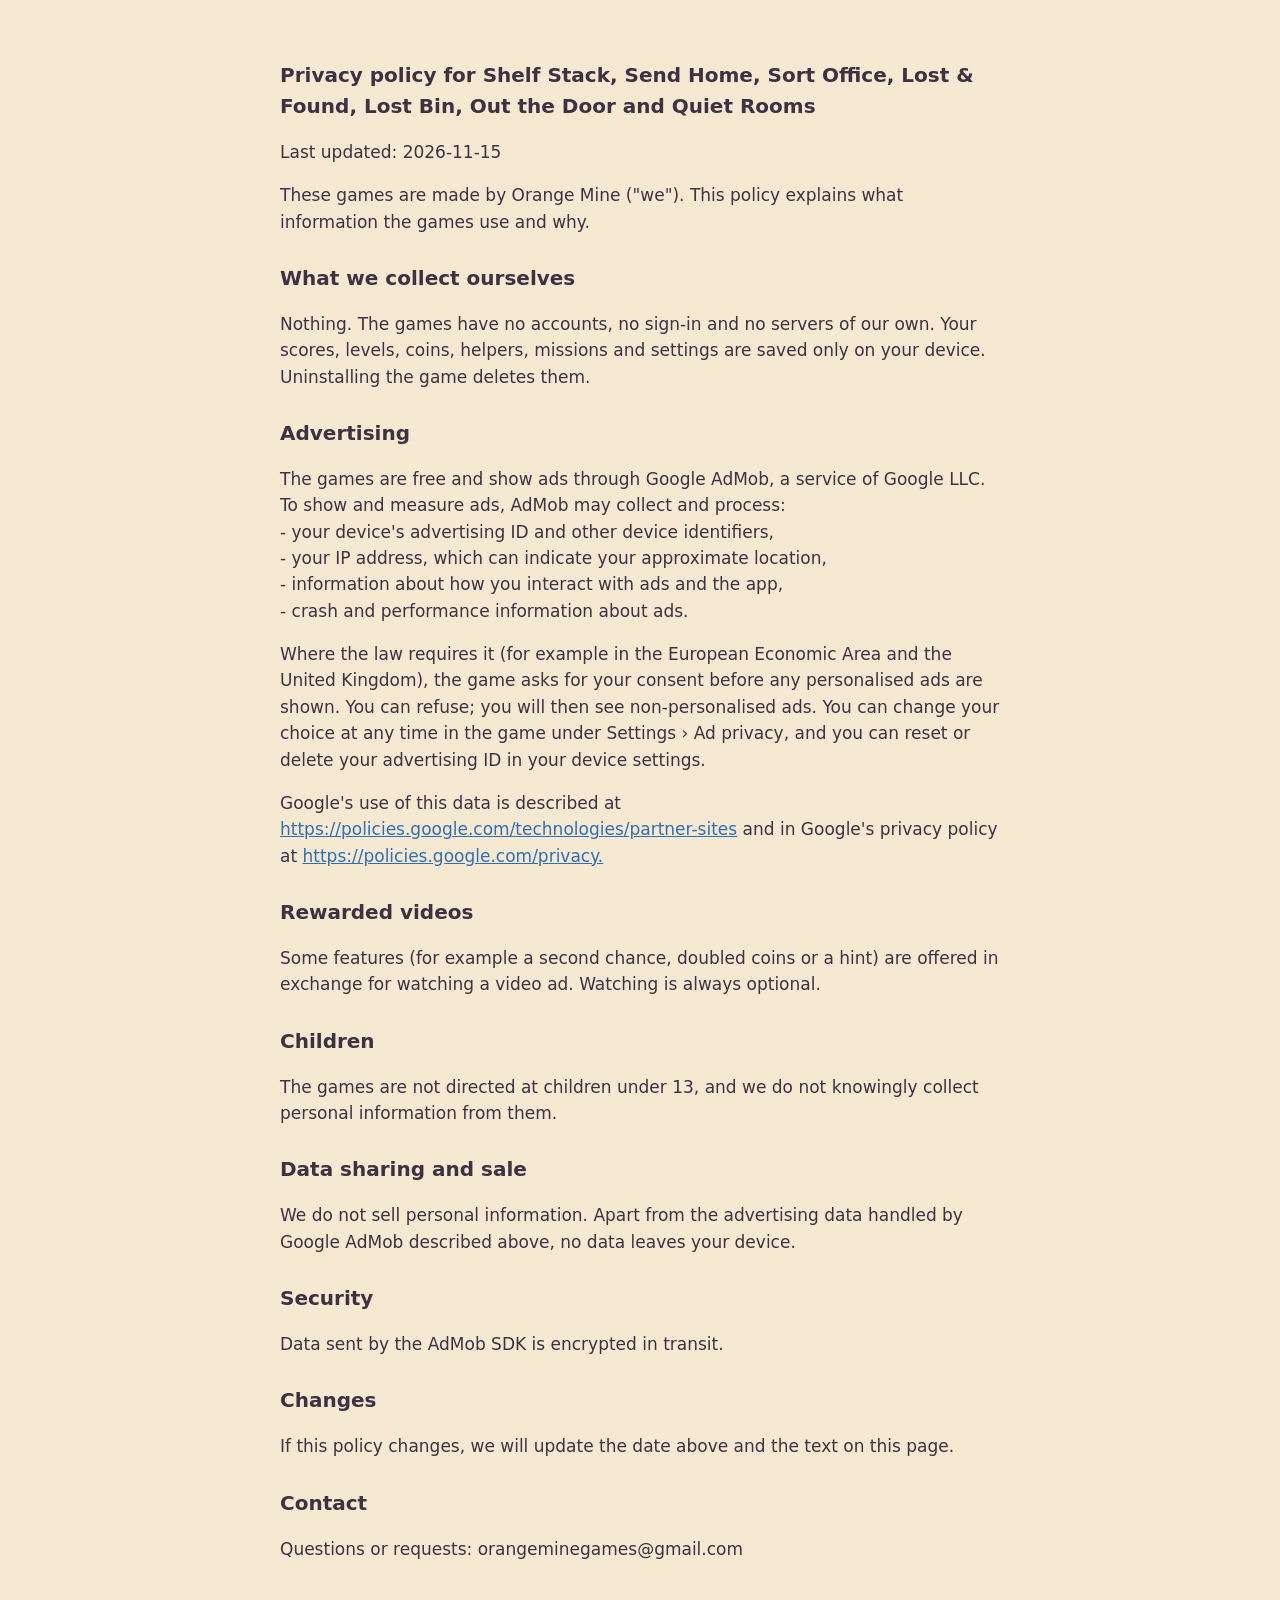
==== privacy.html @ c877b520 "Add files via upload" ====
<!doctype html>
<html lang="en"><head><meta charset="utf-8"><meta name="viewport" content="width=device-width, initial-scale=1">
<title>Privacy policy</title>
<style>body{margin:0;background:#f6e9d2;color:#3d3142;font:17px/1.55 system-ui,-apple-system,"Segoe UI",Roboto,sans-serif}
main{max-width:720px;margin:0 auto;padding:32px 20px 60px}h1{font-size:30px;margin:0 0 8px}h2{font-size:20px;margin:28px 0 6px}a{color:#2f6fb7}
li{margin:4px 0}.games{padding-left:20px}</style></head>
<body><main><h2>Privacy policy for Shelf Stack, Send Home, Sort Office, Lost &amp; Found, Lost Bin, Out the Door and Quiet Rooms</h2>
<p>Last updated: 2026-11-15</p>
<p>These games are made by Orange Mine ("we"). This policy explains what information the games use and why.</p>
<h2>What we collect ourselves</h2><p>Nothing. The games have no accounts, no sign-in and no servers of our own. Your scores, levels, coins, helpers, missions and settings are saved only on your device. Uninstalling the game deletes them.</p>
<h2>Advertising</h2><p>The games are free and show ads through Google AdMob, a service of Google LLC. To show and measure ads, AdMob may collect and process:<br>- your device's advertising ID and other device identifiers,<br>- your IP address, which can indicate your approximate location,<br>- information about how you interact with ads and the app,<br>- crash and performance information about ads.</p>
<p>Where the law requires it (for example in the European Economic Area and the United Kingdom), the game asks for your consent before any personalised ads are shown. You can refuse; you will then see non-personalised ads. You can change your choice at any time in the game under Settings › Ad privacy, and you can reset or delete your advertising ID in your device settings.</p>
<p>Google's use of this data is described at <a href="https://policies.google.com/technologies/partner-sites">https://policies.google.com/technologies/partner-sites</a> and in Google's privacy policy at <a href="https://policies.google.com/privacy.">https://policies.google.com/privacy.</a></p>
<h2>Rewarded videos</h2><p>Some features (for example a second chance, doubled coins or a hint) are offered in exchange for watching a video ad. Watching is always optional.</p>
<h2>Children</h2><p>The games are not directed at children under 13, and we do not knowingly collect personal information from them.</p>
<h2>Data sharing and sale</h2><p>We do not sell personal information. Apart from the advertising data handled by Google AdMob described above, no data leaves your device.</p>
<h2>Security</h2><p>Data sent by the AdMob SDK is encrypted in transit.</p>
<h2>Changes</h2><p>If this policy changes, we will update the date above and the text on this page.</p>
<h2>Contact</h2><p>Questions or requests: orangeminegames@gmail.com</p></main></body></html>
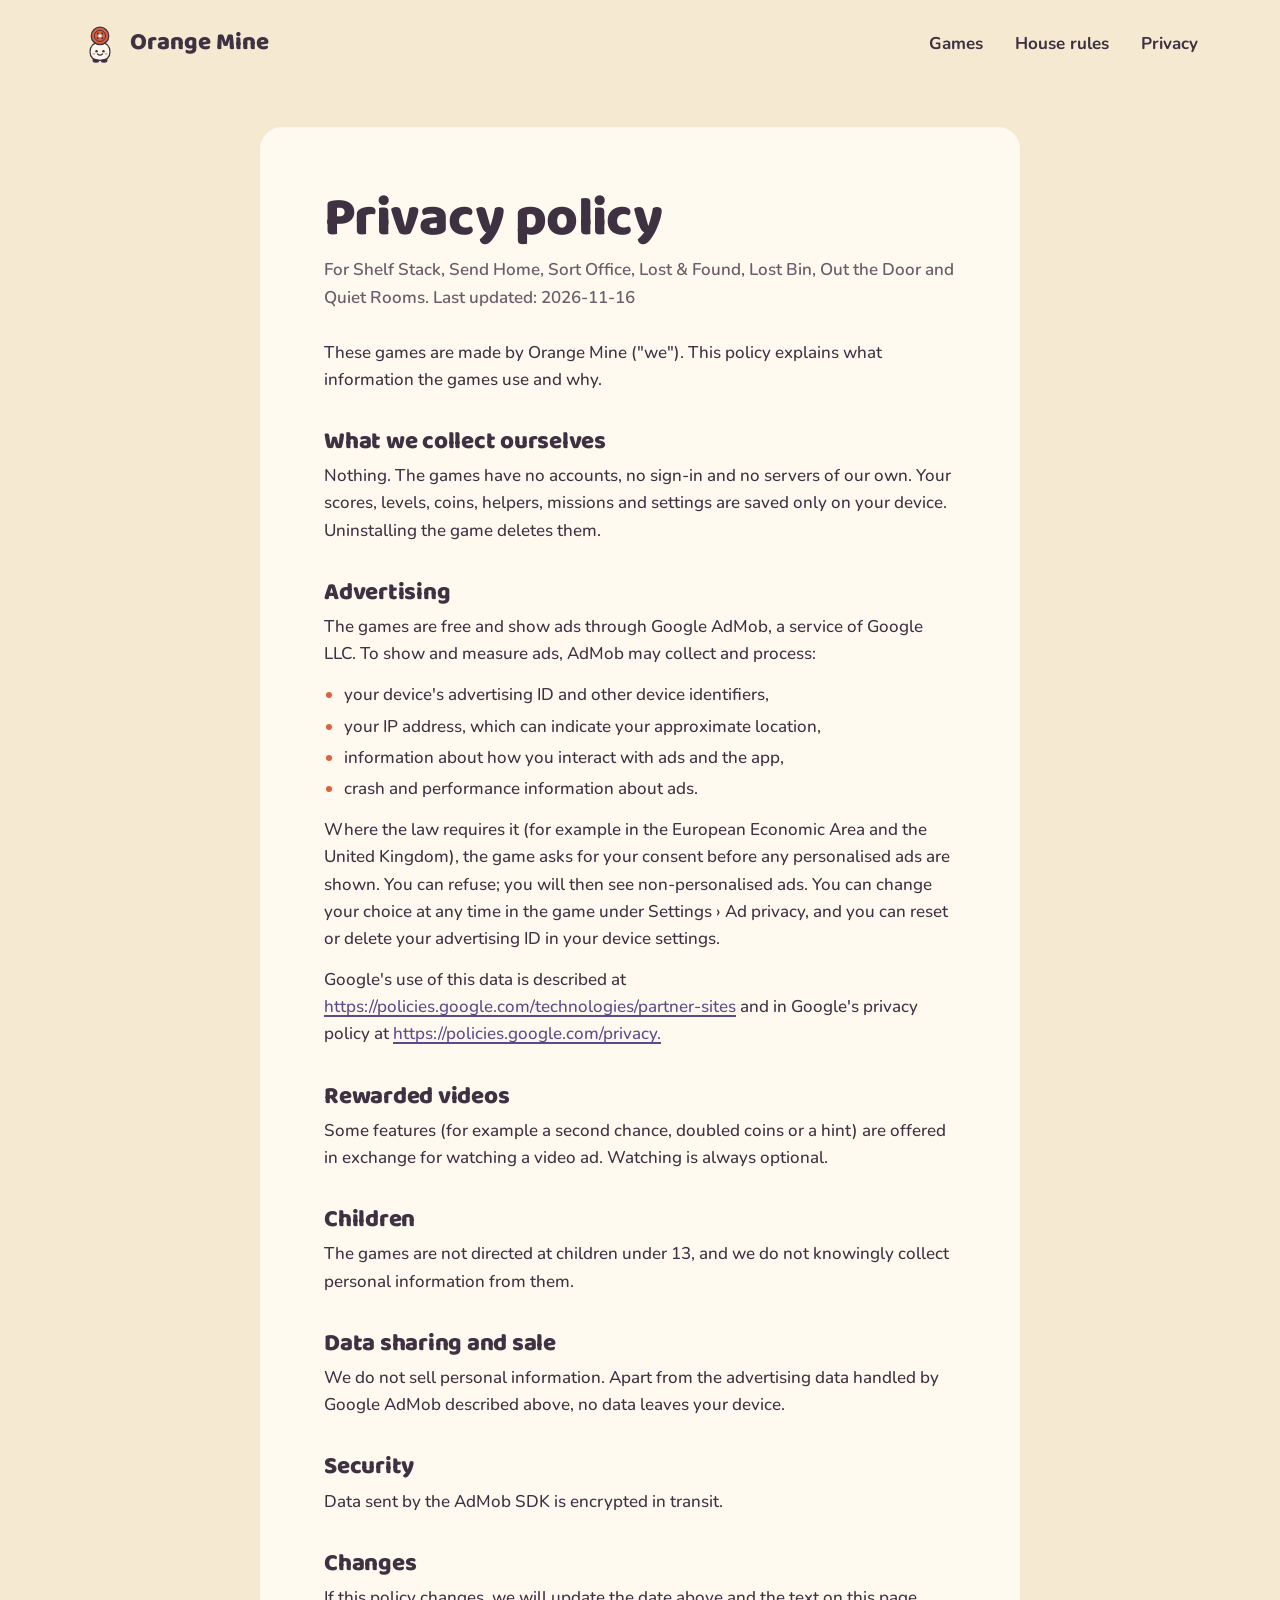
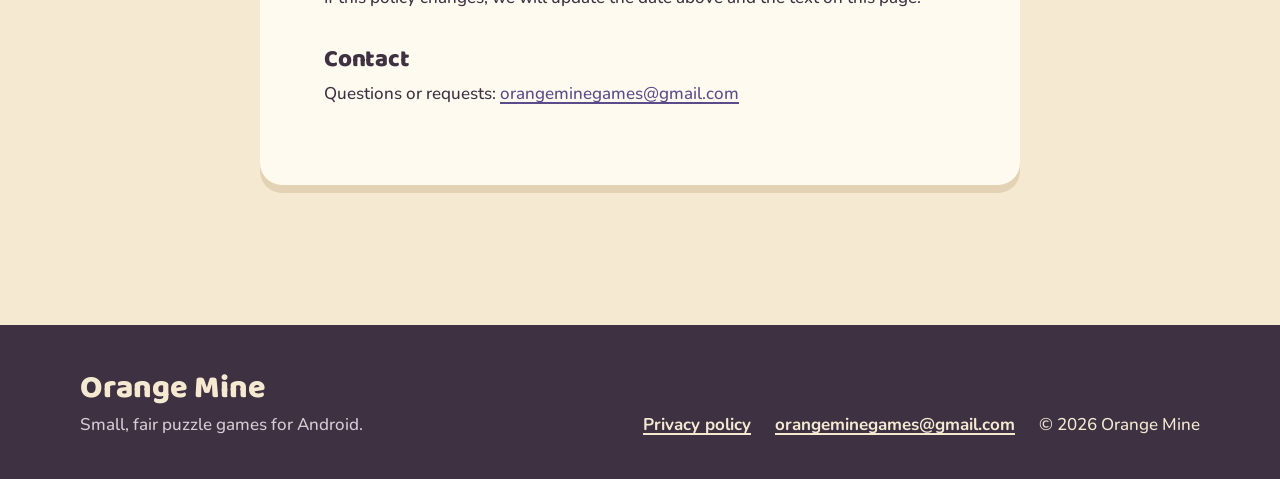
==== commit eb84d569: "Add files via upload" ====
--- a/privacy.html
+++ b/privacy.html
@@ -1,19 +1,63 @@
 <!doctype html>
-<html lang="en"><head><meta charset="utf-8"><meta name="viewport" content="width=device-width, initial-scale=1">
-<title>Privacy policy</title>
-<style>body{margin:0;background:#f6e9d2;color:#3d3142;font:17px/1.55 system-ui,-apple-system,"Segoe UI",Roboto,sans-serif}
-main{max-width:720px;margin:0 auto;padding:32px 20px 60px}h1{font-size:30px;margin:0 0 8px}h2{font-size:20px;margin:28px 0 6px}a{color:#2f6fb7}
-li{margin:4px 0}.games{padding-left:20px}</style></head>
-<body><main><h2>Privacy policy for Shelf Stack, Send Home, Sort Office, Lost &amp; Found, Lost Bin, Out the Door and Quiet Rooms</h2>
-<p>Last updated: 2026-11-15</p>
-<p>These games are made by Orange Mine ("we"). This policy explains what information the games use and why.</p>
-<h2>What we collect ourselves</h2><p>Nothing. The games have no accounts, no sign-in and no servers of our own. Your scores, levels, coins, helpers, missions and settings are saved only on your device. Uninstalling the game deletes them.</p>
-<h2>Advertising</h2><p>The games are free and show ads through Google AdMob, a service of Google LLC. To show and measure ads, AdMob may collect and process:<br>- your device's advertising ID and other device identifiers,<br>- your IP address, which can indicate your approximate location,<br>- information about how you interact with ads and the app,<br>- crash and performance information about ads.</p>
-<p>Where the law requires it (for example in the European Economic Area and the United Kingdom), the game asks for your consent before any personalised ads are shown. You can refuse; you will then see non-personalised ads. You can change your choice at any time in the game under Settings › Ad privacy, and you can reset or delete your advertising ID in your device settings.</p>
-<p>Google's use of this data is described at <a href="https://policies.google.com/technologies/partner-sites">https://policies.google.com/technologies/partner-sites</a> and in Google's privacy policy at <a href="https://policies.google.com/privacy.">https://policies.google.com/privacy.</a></p>
-<h2>Rewarded videos</h2><p>Some features (for example a second chance, doubled coins or a hint) are offered in exchange for watching a video ad. Watching is always optional.</p>
-<h2>Children</h2><p>The games are not directed at children under 13, and we do not knowingly collect personal information from them.</p>
-<h2>Data sharing and sale</h2><p>We do not sell personal information. Apart from the advertising data handled by Google AdMob described above, no data leaves your device.</p>
-<h2>Security</h2><p>Data sent by the AdMob SDK is encrypted in transit.</p>
-<h2>Changes</h2><p>If this policy changes, we will update the date above and the text on this page.</p>
-<h2>Contact</h2><p>Questions or requests: orangeminegames@gmail.com</p></main></body></html>
+<html lang="en">
+<head>
+<meta charset="utf-8">
+<meta name="viewport" content="width=device-width, initial-scale=1">
+<title>Privacy policy | Orange Mine</title>
+<meta name="description" content="How Orange Mine's games handle your information.">
+<meta name="theme-color" content="#f6e9d2">
+<link rel="icon" href="img/crew/button.svg" type="image/svg+xml">
+<link rel="preload" href="fonts/baloo2-latin.woff2" as="font" type="font/woff2" crossorigin>
+<link rel="stylesheet" href="styles.css">
+</head>
+<body>
+<a class="skip" href="#main">Skip to content</a>
+<header class="wrap bar">
+  <a class="mark" href="index.html"><img src="img/crew/button.svg" alt="" width="40" height="40">Orange Mine</a>
+  <nav aria-label="Main">
+    <a href="index.html#games">Games</a>
+    <a class="hide-sm" href="index.html#rules">House rules</a>
+    <a href="privacy.html">Privacy</a>
+  </nav>
+</header>
+<main id="main" class="wrap">
+<article class="doc">
+  <h1>Privacy policy</h1>
+  <p class="meta">For Shelf Stack, Send Home, Sort Office, Lost &amp; Found, Lost Bin, Out the Door and Quiet Rooms. Last updated: 2026-11-16</p>
+  <p>These games are made by Orange Mine (&quot;we&quot;). This policy explains what information the games use and why.</p>
+  <h2>What we collect ourselves</h2>
+  <p>Nothing. The games have no accounts, no sign-in and no servers of our own. Your scores, levels, coins, helpers, missions and settings are saved only on your device. Uninstalling the game deletes them.</p>
+  <h2>Advertising</h2>
+  <p>The games are free and show ads through Google AdMob, a service of Google LLC. To show and measure ads, AdMob may collect and process:</p>
+  <ul><li>your device's advertising ID and other device identifiers,</li><li>your IP address, which can indicate your approximate location,</li><li>information about how you interact with ads and the app,</li><li>crash and performance information about ads.</li></ul>
+  <p>Where the law requires it (for example in the European Economic Area and the United Kingdom), the game asks for your consent before any personalised ads are shown. You can refuse; you will then see non-personalised ads. You can change your choice at any time in the game under Settings › Ad privacy, and you can reset or delete your advertising ID in your device settings.</p>
+  <p>Google's use of this data is described at <a href="https://policies.google.com/technologies/partner-sites">https://policies.google.com/technologies/partner-sites</a> and in Google's privacy policy at <a href="https://policies.google.com/privacy.">https://policies.google.com/privacy.</a></p>
+  <h2>Rewarded videos</h2>
+  <p>Some features (for example a second chance, doubled coins or a hint) are offered in exchange for watching a video ad. Watching is always optional.</p>
+  <h2>Children</h2>
+  <p>The games are not directed at children under 13, and we do not knowingly collect personal information from them.</p>
+  <h2>Data sharing and sale</h2>
+  <p>We do not sell personal information. Apart from the advertising data handled by Google AdMob described above, no data leaves your device.</p>
+  <h2>Security</h2>
+  <p>Data sent by the AdMob SDK is encrypted in transit.</p>
+  <h2>Changes</h2>
+  <p>If this policy changes, we will update the date above and the text on this page.</p>
+  <h2>Contact</h2>
+  <p>Questions or requests: <a href="mailto:orangeminegames@gmail.com">orangeminegames@gmail.com</a></p>
+</article>
+</main>
+<footer class="foot">
+  <div class="wrap">
+    <div>
+      <div class="name">Orange Mine</div>
+      <p>Small, fair puzzle games for Android.</p>
+    </div>
+    <nav aria-label="Footer">
+      <a href="privacy.html">Privacy policy</a>
+      <a href="mailto:orangeminegames@gmail.com">orangeminegames@gmail.com</a>
+      <span>© 2026 Orange Mine</span>
+    </nav>
+  </div>
+</footer>
+</body>
+</html>
--- a/styles.css
+++ b/styles.css
@@ -0,0 +1,487 @@
+/* Orange Mine site. Brand tokens from brand/BRAND_BIBLE.md: cream world, plum ink, chunky rounded shapes,
+   a solid bottom "lip" instead of blurred shadows, flat fills. */
+@font-face {
+  font-family: 'Baloo 2';
+  src: url('fonts/baloo2-latin.woff2') format('woff2');
+  font-weight: 700 800;
+  font-display: swap;
+}
+@font-face {
+  font-family: 'Nunito';
+  src: url('fonts/nunito-latin.woff2') format('woff2');
+  font-weight: 500 800;
+  font-display: swap;
+}
+
+:root {
+  --cream: #f6e9d2;
+  --paper: #fffaf0;
+  --wood: #e3d2b4;
+  --wood-lip: #c9b38c;
+  --ink: #3d3142;
+  --ink-soft: #6c5d6a;
+  --plum: #5b4b8a;
+  --orange: #e0603a;
+  --orange-deep: #b8472a;
+  --display: 'Baloo 2', 'Nunito', system-ui, sans-serif;
+  --body: 'Nunito', system-ui, -apple-system, 'Segoe UI', Roboto, sans-serif;
+  --gutter: clamp(16px, 4vw, 40px);
+  --radius: 22px;
+  color-scheme: light;
+}
+
+*,
+*::before,
+*::after {
+  box-sizing: border-box;
+}
+html {
+  scrollbar-color: var(--wood-lip) var(--cream);
+  -webkit-text-size-adjust: 100%;
+}
+body {
+  margin: 0;
+  background: var(--cream);
+  color: var(--ink);
+  font: 500 1.0625rem/1.6 var(--body);
+  caret-color: var(--orange);
+}
+::selection {
+  background: #f3b49f;
+  color: var(--ink);
+}
+a {
+  color: var(--plum);
+  text-decoration-thickness: 2px;
+  text-underline-offset: 0.2em;
+}
+a:hover {
+  color: var(--orange-deep);
+}
+:focus-visible {
+  outline: 3px solid var(--plum);
+  outline-offset: 3px;
+  border-radius: 8px;
+}
+img,
+svg {
+  display: block;
+  max-width: 100%;
+}
+h1,
+h2,
+h3 {
+  font-family: var(--display);
+  font-weight: 800;
+  line-height: 1.05;
+  letter-spacing: -0.01em;
+  text-wrap: balance;
+  margin: 0;
+}
+.wrap {
+  width: min(1120px, 100% - 2 * var(--gutter));
+  margin-inline: auto;
+}
+.skip {
+  position: absolute;
+  left: -999px;
+}
+.skip:focus {
+  left: var(--gutter);
+  top: 12px;
+  background: var(--paper);
+  padding: 8px 14px;
+  z-index: 10;
+}
+
+/* ---------- top bar ---------- */
+.bar {
+  display: flex;
+  align-items: center;
+  justify-content: space-between;
+  gap: 16px;
+  padding-block: 22px;
+}
+.bar .mark {
+  font-family: var(--display);
+  font-weight: 800;
+  font-size: 1.5rem;
+  color: var(--ink);
+  text-decoration: none;
+  display: flex;
+  align-items: center;
+  gap: 10px;
+}
+.bar .mark img {
+  width: 40px;
+  height: 40px;
+}
+.bar nav {
+  display: flex;
+  gap: clamp(14px, 3vw, 28px);
+  font-weight: 700;
+}
+.bar nav a {
+  color: var(--ink);
+  text-decoration: none;
+  padding: 8px 2px;
+}
+.bar nav a:hover {
+  color: var(--orange-deep);
+  text-decoration: underline;
+}
+
+/* ---------- hero: the name, one line, and the crew on a shelf ---------- */
+.hero {
+  padding-block: clamp(24px, 6vw, 72px) 0;
+  text-align: center;
+}
+.hero h1 {
+  font-size: clamp(3.4rem, 13vw, 8.5rem);
+  letter-spacing: -0.035em;
+  line-height: 0.9;
+}
+.hero h1 .o {
+  color: var(--orange);
+}
+.hero p {
+  font-size: clamp(1.15rem, 2.4vw, 1.4rem);
+  color: var(--ink-soft);
+  max-width: 34ch;
+  margin: 18px auto 0;
+  font-weight: 600;
+}
+.crew {
+  display: flex;
+  justify-content: center;
+  align-items: flex-end;
+  gap: clamp(2px, 1.2vw, 14px);
+  margin: clamp(28px, 6vw, 56px) auto 0;
+  padding-inline: 12px;
+  max-width: 1080px;
+}
+.crew img {
+  width: clamp(44px, 12vw, 150px);
+  height: auto;
+  transform-origin: 50% 100%;
+}
+.ledge {
+  height: 22px;
+  max-width: 980px;
+  margin: -6px auto 0;
+  background: var(--wood);
+  border-radius: 12px;
+  box-shadow: 0 8px 0 var(--wood-lip);
+}
+@media (prefers-reduced-motion: no-preference) {
+  .crew img {
+    animation: land 0.7s cubic-bezier(0.16, 1, 0.3, 1) both;
+    animation-delay: calc(var(--i) * 90ms + 200ms);
+  }
+  @keyframes land {
+    0% {
+      transform: translateY(-120px);
+      opacity: 0;
+    }
+    55% {
+      transform: translateY(0) scale(1.12, 0.86);
+      opacity: 1;
+    }
+    75% {
+      transform: translateY(-6px) scale(0.97, 1.04);
+    }
+    100% {
+      transform: none;
+    }
+  }
+}
+
+/* ---------- the shelf of games ---------- */
+.section {
+  padding-block: clamp(64px, 10vw, 120px) 0;
+}
+.section > h2 {
+  font-size: clamp(2.2rem, 5.5vw, 3.6rem);
+  text-align: center;
+}
+.section > .lead {
+  text-align: center;
+  color: var(--ink-soft);
+  font-size: 1.15rem;
+  max-width: 46ch;
+  margin: 12px auto 0;
+  font-weight: 600;
+}
+.rack {
+  list-style: none;
+  margin: clamp(32px, 5vw, 52px) 0 0;
+  padding: clamp(10px, 1.6vw, 18px);
+  display: grid;
+  grid-template-columns: repeat(4, 1fr);
+  gap: clamp(10px, 1.6vw, 18px);
+  background: var(--wood);
+  border-radius: calc(var(--radius) + 10px);
+  box-shadow: 0 10px 0 var(--wood-lip);
+}
+.cubby {
+  position: relative;
+  min-height: 300px;
+  border-radius: var(--radius);
+  background: color-mix(in srgb, var(--c) 22%, var(--paper));
+  box-shadow: inset 0 10px 0 color-mix(in srgb, var(--c) 34%, var(--paper));
+  padding: 34px 18px 22px;
+  display: flex;
+  flex-direction: column;
+  align-items: center;
+}
+.cubby .icon {
+  width: 104px;
+  height: 104px;
+  border-radius: 26px;
+  box-shadow: 0 6px 0 color-mix(in srgb, var(--c) 60%, var(--ink));
+}
+/* the luggage tag hanging under the icon */
+.tag {
+  position: relative;
+  margin-top: 30px;
+  width: 100%;
+  background: var(--paper);
+  border-radius: 14px;
+  padding: 22px 16px 16px;
+  text-align: center;
+  rotate: var(--tilt, -2deg);
+  box-shadow: 0 5px 0 color-mix(in srgb, var(--c) 45%, var(--wood-lip));
+}
+.tag::before {
+  /* the string */
+  content: '';
+  position: absolute;
+  left: 50%;
+  top: -26px;
+  width: 2px;
+  height: 30px;
+  background: var(--ink);
+  opacity: 0.55;
+}
+.tag::after {
+  /* the eyelet */
+  content: '';
+  position: absolute;
+  left: calc(50% - 7px);
+  top: 6px;
+  width: 14px;
+  height: 14px;
+  border-radius: 50%;
+  background: color-mix(in srgb, var(--c) 22%, var(--paper));
+  box-shadow: inset 0 0 0 3px var(--c);
+}
+.tag h3 {
+  font-size: 1.45rem;
+  margin-top: 4px;
+}
+.tag p {
+  margin: 6px 0 0;
+  font-size: 0.98rem;
+  line-height: 1.4;
+  color: var(--ink-soft);
+  font-weight: 600;
+}
+.tag .soon {
+  display: inline-block;
+  margin-top: 12px;
+  font-size: 0.85rem;
+  font-weight: 800;
+  color: color-mix(in srgb, var(--c) 70%, var(--ink));
+}
+.cubby.next {
+  background: color-mix(in srgb, var(--wood-lip) 30%, var(--paper));
+  box-shadow: inset 0 10px 0 color-mix(in srgb, var(--wood-lip) 45%, var(--paper));
+  justify-content: flex-end;
+  overflow: hidden;
+}
+.cubby.next img {
+  width: 120px;
+  margin-bottom: -38px;
+}
+.cubby.next p {
+  font-family: var(--display);
+  font-weight: 700;
+  font-size: 1.25rem;
+  text-align: center;
+  margin: 0 0 18px;
+  order: -1;
+  margin-block: auto 22px;
+  color: var(--ink-soft);
+}
+
+/* ---------- house rules: a notice pinned to the office wall ---------- */
+.notice {
+  position: relative;
+  max-width: 760px;
+  margin: clamp(32px, 5vw, 48px) auto 0;
+  background: var(--paper);
+  border-radius: 10px;
+  padding: 58px clamp(22px, 5vw, 56px) clamp(28px, 4vw, 40px);
+  rotate: -0.6deg;
+  box-shadow: 0 8px 0 var(--wood);
+}
+.notice::before {
+  content: '';
+  position: absolute;
+  top: 14px;
+  left: 50%;
+  translate: -50% 0;
+  width: 22px;
+  height: 22px;
+  border-radius: 50%;
+  background: var(--orange);
+  box-shadow: 0 4px 0 var(--orange-deep);
+}
+.notice ul {
+  list-style: none;
+  margin: 0;
+  padding: 0;
+  display: grid;
+  gap: 22px;
+}
+.notice li {
+  display: grid;
+  grid-template-columns: 34px 1fr;
+  gap: 14px;
+  align-items: start;
+}
+.notice li svg {
+  width: 34px;
+  height: 34px;
+  margin-top: 2px;
+}
+.notice strong {
+  display: block;
+  font-family: var(--display);
+  font-weight: 800;
+  font-size: 1.35rem;
+  line-height: 1.2;
+}
+.notice span {
+  color: var(--ink-soft);
+}
+
+/* ---------- footer ---------- */
+.foot {
+  margin-top: clamp(80px, 12vw, 140px);
+  background: var(--ink);
+  color: var(--cream);
+  padding-block: 48px 40px;
+}
+.foot .wrap {
+  display: flex;
+  flex-wrap: wrap;
+  gap: 18px 40px;
+  justify-content: space-between;
+  align-items: flex-end;
+}
+.foot .name {
+  font-family: var(--display);
+  font-weight: 800;
+  font-size: 2rem;
+  line-height: 1;
+}
+.foot p {
+  margin: 6px 0 0;
+  color: #d9cbd3;
+}
+.foot a {
+  color: var(--cream);
+  font-weight: 700;
+}
+.foot a:hover {
+  color: #f3b49f;
+}
+.foot :focus-visible {
+  outline-color: #f3b49f;
+}
+.foot nav {
+  display: flex;
+  flex-wrap: wrap;
+  gap: 10px 24px;
+}
+
+/* ---------- privacy page ---------- */
+.doc {
+  max-width: 760px;
+  margin: clamp(16px, 4vw, 40px) auto 0;
+  background: var(--paper);
+  border-radius: var(--radius);
+  padding: clamp(28px, 6vw, 64px);
+  box-shadow: 0 8px 0 var(--wood);
+}
+.doc h1 {
+  font-size: clamp(2.4rem, 6vw, 3.4rem);
+}
+.doc .meta {
+  color: var(--ink-soft);
+  margin: 8px 0 28px;
+  font-weight: 600;
+}
+.doc h2 {
+  font-size: 1.5rem;
+  margin: 36px 0 8px;
+}
+.doc p,
+.doc ul {
+  max-width: 68ch;
+  margin: 0 0 14px;
+}
+.doc ul {
+  padding-left: 1.2em;
+}
+.doc li {
+  margin: 4px 0;
+}
+.doc li::marker {
+  color: var(--orange);
+}
+.doc a {
+  overflow-wrap: anywhere;
+}
+
+/* ---------- smaller screens ---------- */
+@media (max-width: 920px) {
+  .rack {
+    grid-template-columns: repeat(2, 1fr);
+  }
+}
+@media (max-width: 560px) {
+  .bar nav a.hide-sm {
+    display: none;
+  }
+  .rack {
+    gap: 10px;
+    padding: 10px;
+  }
+  .cubby {
+    min-height: 0;
+    padding: 24px 10px 16px;
+  }
+  .cubby .icon {
+    width: 76px;
+    height: 76px;
+    border-radius: 20px;
+  }
+  .tag {
+    margin-top: 24px;
+    padding: 20px 8px 12px;
+  }
+  .tag h3 {
+    font-size: 1.15rem;
+  }
+  .tag p {
+    font-size: 0.88rem;
+  }
+  .cubby.next img {
+    width: 92px;
+  }
+  .cubby.next p {
+    font-size: 1.05rem;
+  }
+}
